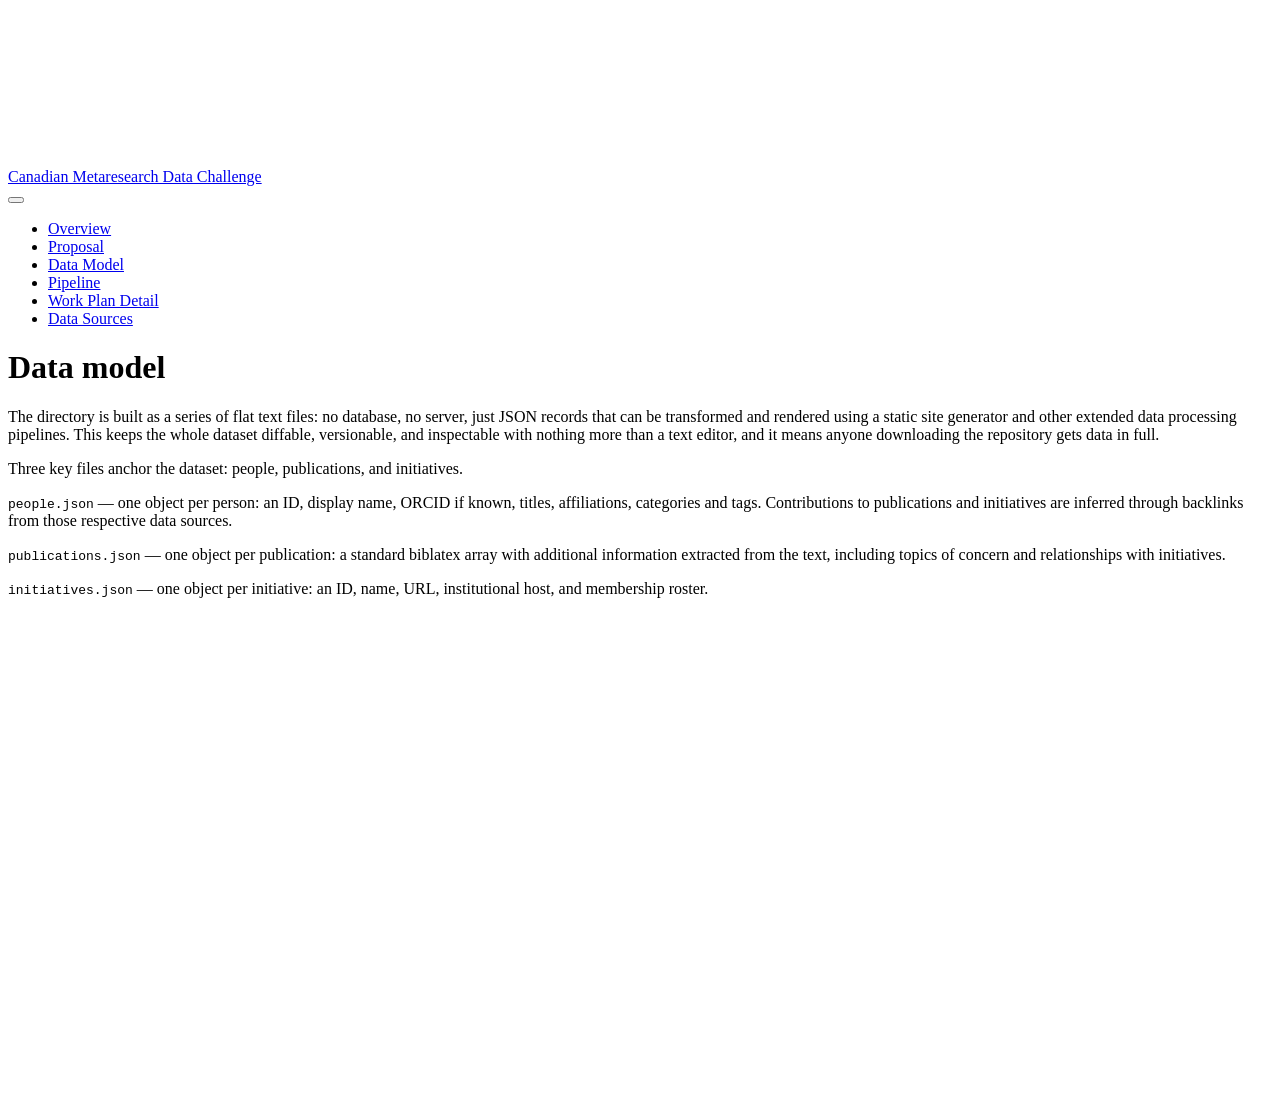
==== data-model.html @ 5db2acca "Built site for gh-pages" ====
<!DOCTYPE html>
<html xmlns="http://www.w3.org/1999/xhtml" lang="en-CA" xml:lang="en-CA"><head>

<meta charset="utf-8">
<meta name="generator" content="quarto-1.8.25">

<meta name="viewport" content="width=device-width, initial-scale=1.0, user-scalable=yes">


<title>Data model – Canadian Metaresearch Data Challenge</title>
<style>
code{white-space: pre-wrap;}
span.smallcaps{font-variant: small-caps;}
div.columns{display: flex; gap: min(4vw, 1.5em);}
div.column{flex: auto; overflow-x: auto;}
div.hanging-indent{margin-left: 1.5em; text-indent: -1.5em;}
ul.task-list{list-style: none;}
ul.task-list li input[type="checkbox"] {
  width: 0.8em;
  margin: 0 0.8em 0.2em -1em; /* quarto-specific, see https://github.com/quarto-dev/quarto-cli/issues/4556 */ 
  vertical-align: middle;
}
</style>


<script src="site_libs/quarto-nav/quarto-nav.js"></script>
<script src="site_libs/quarto-nav/headroom.min.js"></script>
<script src="site_libs/clipboard/clipboard.min.js"></script>
<script src="site_libs/quarto-html/quarto.js" type="module"></script>
<script src="site_libs/quarto-html/tabsets/tabsets.js" type="module"></script>
<script src="site_libs/quarto-html/axe/axe-check.js" type="module"></script>
<script src="site_libs/quarto-html/popper.min.js"></script>
<script src="site_libs/quarto-html/tippy.umd.min.js"></script>
<script src="site_libs/quarto-html/anchor.min.js"></script>
<link href="site_libs/quarto-html/tippy.css" rel="stylesheet">
<link href="site_libs/quarto-html/quarto-syntax-highlighting-7b89279ff1a6dce999919e0e67d4d9ec.css" rel="stylesheet" id="quarto-text-highlighting-styles">
<script src="site_libs/bootstrap/bootstrap.min.js"></script>
<link href="site_libs/bootstrap/bootstrap-icons.css" rel="stylesheet">
<link href="site_libs/bootstrap/bootstrap-5b4ad623e5705c0698d39aec6f10cf02.min.css" rel="stylesheet" append-hash="true" id="quarto-bootstrap" data-mode="light">
<script id="quarto-search-options" type="application/json">{
  "language": {
    "search-no-results-text": "No results",
    "search-matching-documents-text": "matching documents",
    "search-copy-link-title": "Copy link to search",
    "search-hide-matches-text": "Hide additional matches",
    "search-more-match-text": "more match in this document",
    "search-more-matches-text": "more matches in this document",
    "search-clear-button-title": "Clear",
    "search-text-placeholder": "",
    "search-detached-cancel-button-title": "Cancel",
    "search-submit-button-title": "Submit",
    "search-label": "Search"
  }
}</script>


<link rel="stylesheet" href="assets/styles.css">
</head>

<body class="nav-fixed fullcontent quarto-light">

<div id="quarto-search-results"></div>
  <header id="quarto-header" class="headroom fixed-top">
    <nav class="navbar navbar-expand-lg " data-bs-theme="dark">
      <div class="navbar-container container-fluid">
      <div class="navbar-brand-container mx-auto">
    <a href="./index.html" class="navbar-brand navbar-brand-logo">
    </a>
    <a class="navbar-brand" href="./index.html">
    <span class="navbar-title">Canadian Metaresearch Data Challenge</span>
    </a>
  </div>
          <button class="navbar-toggler" type="button" data-bs-toggle="collapse" data-bs-target="#navbarCollapse" aria-controls="navbarCollapse" role="menu" aria-expanded="false" aria-label="Toggle navigation" onclick="if (window.quartoToggleHeadroom) { window.quartoToggleHeadroom(); }">
  <span class="navbar-toggler-icon"></span>
</button>
          <div class="collapse navbar-collapse" id="navbarCollapse">
            <ul class="navbar-nav navbar-nav-scroll me-auto">
  <li class="nav-item">
    <a class="nav-link" href="./index.html"> 
<span class="menu-text">Overview</span></a>
  </li>  
  <li class="nav-item">
    <a class="nav-link" href="./proposal.html"> 
<span class="menu-text">Proposal</span></a>
  </li>  
  <li class="nav-item">
    <a class="nav-link active" href="./data-model.html" aria-current="page"> 
<span class="menu-text">Data Model</span></a>
  </li>  
  <li class="nav-item">
    <a class="nav-link" href="./pipeline.html"> 
<span class="menu-text">Pipeline</span></a>
  </li>  
  <li class="nav-item">
    <a class="nav-link" href="./workplan.html"> 
<span class="menu-text">Work Plan Detail</span></a>
  </li>  
  <li class="nav-item">
    <a class="nav-link" href="./data-sources.html"> 
<span class="menu-text">Data Sources</span></a>
  </li>  
</ul>
          </div> <!-- /navcollapse -->
            <div class="quarto-navbar-tools">
</div>
      </div> <!-- /container-fluid -->
    </nav>
</header>
<!-- content -->
<div id="quarto-content" class="quarto-container page-columns page-rows-contents page-layout-article page-navbar">
<!-- sidebar -->
<!-- margin-sidebar -->
    
<!-- main -->
<main class="content" id="quarto-document-content">

<header id="title-block-header" class="quarto-title-block default">
<div class="quarto-title">
<h1 class="title">Data model</h1>
</div>



<div class="quarto-title-meta">

    
  
    
  </div>
  


</header>


<p>The directory is built as a series of flat text files: no database, no server, just JSON records that can be transformed and rendered using a static site generator and other extended data processing pipelines. This keeps the whole dataset diffable, versionable, and inspectable with nothing more than a text editor, and it means anyone downloading the repository gets data in full.</p>
<p>Three key files anchor the dataset: people, publications, and initiatives.</p>
<p><code>people.json</code> — one object per person: an ID, display name, ORCID if known, titles, affiliations, categories and tags. Contributions to publications and initiatives are inferred through backlinks from those respective data sources.</p>
<p><code>publications.json</code> — one object per publication: a standard biblatex array with additional information extracted from the text, including topics of concern and relationships with initiatives.</p>
<p><code>initiatives.json</code> — one object per initiative: an ID, name, URL, institutional host, and membership roster.</p>



</main> <!-- /main -->
<script id="quarto-html-after-body" type="application/javascript">
  window.document.addEventListener("DOMContentLoaded", function (event) {
    const icon = "";
    const anchorJS = new window.AnchorJS();
    anchorJS.options = {
      placement: 'right',
      icon: icon
    };
    anchorJS.add('.anchored');
    const isCodeAnnotation = (el) => {
      for (const clz of el.classList) {
        if (clz.startsWith('code-annotation-')) {                     
          return true;
        }
      }
      return false;
    }
    const onCopySuccess = function(e) {
      // button target
      const button = e.trigger;
      // don't keep focus
      button.blur();
      // flash "checked"
      button.classList.add('code-copy-button-checked');
      var currentTitle = button.getAttribute("title");
      button.setAttribute("title", "Copied!");
      let tooltip;
      if (window.bootstrap) {
        button.setAttribute("data-bs-toggle", "tooltip");
        button.setAttribute("data-bs-placement", "left");
        button.setAttribute("data-bs-title", "Copied!");
        tooltip = new bootstrap.Tooltip(button, 
          { trigger: "manual", 
            customClass: "code-copy-button-tooltip",
            offset: [0, -8]});
        tooltip.show();    
      }
      setTimeout(function() {
        if (tooltip) {
          tooltip.hide();
          button.removeAttribute("data-bs-title");
          button.removeAttribute("data-bs-toggle");
          button.removeAttribute("data-bs-placement");
        }
        button.setAttribute("title", currentTitle);
        button.classList.remove('code-copy-button-checked');
      }, 1000);
      // clear code selection
      e.clearSelection();
    }
    const getTextToCopy = function(trigger) {
      const outerScaffold = trigger.parentElement.cloneNode(true);
      const codeEl = outerScaffold.querySelector('code');
      for (const childEl of codeEl.children) {
        if (isCodeAnnotation(childEl)) {
          childEl.remove();
        }
      }
      return codeEl.innerText;
    }
    const clipboard = new window.ClipboardJS('.code-copy-button:not([data-in-quarto-modal])', {
      text: getTextToCopy
    });
    clipboard.on('success', onCopySuccess);
    if (window.document.getElementById('quarto-embedded-source-code-modal')) {
      const clipboardModal = new window.ClipboardJS('.code-copy-button[data-in-quarto-modal]', {
        text: getTextToCopy,
        container: window.document.getElementById('quarto-embedded-source-code-modal')
      });
      clipboardModal.on('success', onCopySuccess);
    }
      var localhostRegex = new RegExp(/^(?:http|https):\/\/localhost\:?[0-9]*\//);
      var mailtoRegex = new RegExp(/^mailto:/);
        var filterRegex = new RegExp("https:\/\/zackbatist\.info\/CMDC\/");
      var isInternal = (href) => {
          return filterRegex.test(href) || localhostRegex.test(href) || mailtoRegex.test(href);
      }
      // Inspect non-navigation links and adorn them if external
     var links = window.document.querySelectorAll('a[href]:not(.nav-link):not(.navbar-brand):not(.toc-action):not(.sidebar-link):not(.sidebar-item-toggle):not(.pagination-link):not(.no-external):not([aria-hidden]):not(.dropdown-item):not(.quarto-navigation-tool):not(.about-link)');
      for (var i=0; i<links.length; i++) {
        const link = links[i];
        if (!isInternal(link.href)) {
          // undo the damage that might have been done by quarto-nav.js in the case of
          // links that we want to consider external
          if (link.dataset.originalHref !== undefined) {
            link.href = link.dataset.originalHref;
          }
        }
      }
    function tippyHover(el, contentFn, onTriggerFn, onUntriggerFn) {
      const config = {
        allowHTML: true,
        maxWidth: 500,
        delay: 100,
        arrow: false,
        appendTo: function(el) {
            return el.parentElement;
        },
        interactive: true,
        interactiveBorder: 10,
        theme: 'quarto',
        placement: 'bottom-start',
      };
      if (contentFn) {
        config.content = contentFn;
      }
      if (onTriggerFn) {
        config.onTrigger = onTriggerFn;
      }
      if (onUntriggerFn) {
        config.onUntrigger = onUntriggerFn;
      }
      window.tippy(el, config); 
    }
    const noterefs = window.document.querySelectorAll('a[role="doc-noteref"]');
    for (var i=0; i<noterefs.length; i++) {
      const ref = noterefs[i];
      tippyHover(ref, function() {
        // use id or data attribute instead here
        let href = ref.getAttribute('data-footnote-href') || ref.getAttribute('href');
        try { href = new URL(href).hash; } catch {}
        const id = href.replace(/^#\/?/, "");
        const note = window.document.getElementById(id);
        if (note) {
          return note.innerHTML;
        } else {
          return "";
        }
      });
    }
    const xrefs = window.document.querySelectorAll('a.quarto-xref');
    const processXRef = (id, note) => {
      // Strip column container classes
      const stripColumnClz = (el) => {
        el.classList.remove("page-full", "page-columns");
        if (el.children) {
          for (const child of el.children) {
            stripColumnClz(child);
          }
        }
      }
      stripColumnClz(note)
      if (id === null || id.startsWith('sec-')) {
        // Special case sections, only their first couple elements
        const container = document.createElement("div");
        if (note.children && note.children.length > 2) {
          container.appendChild(note.children[0].cloneNode(true));
          for (let i = 1; i < note.children.length; i++) {
            const child = note.children[i];
            if (child.tagName === "P" && child.innerText === "") {
              continue;
            } else {
              container.appendChild(child.cloneNode(true));
              break;
            }
          }
          if (window.Quarto?.typesetMath) {
            window.Quarto.typesetMath(container);
          }
          return container.innerHTML
        } else {
          if (window.Quarto?.typesetMath) {
            window.Quarto.typesetMath(note);
          }
          return note.innerHTML;
        }
      } else {
        // Remove any anchor links if they are present
        const anchorLink = note.querySelector('a.anchorjs-link');
        if (anchorLink) {
          anchorLink.remove();
        }
        if (window.Quarto?.typesetMath) {
          window.Quarto.typesetMath(note);
        }
        if (note.classList.contains("callout")) {
          return note.outerHTML;
        } else {
          return note.innerHTML;
        }
      }
    }
    for (var i=0; i<xrefs.length; i++) {
      const xref = xrefs[i];
      tippyHover(xref, undefined, function(instance) {
        instance.disable();
        let url = xref.getAttribute('href');
        let hash = undefined; 
        if (url.startsWith('#')) {
          hash = url;
        } else {
          try { hash = new URL(url).hash; } catch {}
        }
        if (hash) {
          const id = hash.replace(/^#\/?/, "");
          const note = window.document.getElementById(id);
          if (note !== null) {
            try {
              const html = processXRef(id, note.cloneNode(true));
              instance.setContent(html);
            } finally {
              instance.enable();
              instance.show();
            }
          } else {
            // See if we can fetch this
            fetch(url.split('#')[0])
            .then(res => res.text())
            .then(html => {
              const parser = new DOMParser();
              const htmlDoc = parser.parseFromString(html, "text/html");
              const note = htmlDoc.getElementById(id);
              if (note !== null) {
                const html = processXRef(id, note);
                instance.setContent(html);
              } 
            }).finally(() => {
              instance.enable();
              instance.show();
            });
          }
        } else {
          // See if we can fetch a full url (with no hash to target)
          // This is a special case and we should probably do some content thinning / targeting
          fetch(url)
          .then(res => res.text())
          .then(html => {
            const parser = new DOMParser();
            const htmlDoc = parser.parseFromString(html, "text/html");
            const note = htmlDoc.querySelector('main.content');
            if (note !== null) {
              // This should only happen for chapter cross references
              // (since there is no id in the URL)
              // remove the first header
              if (note.children.length > 0 && note.children[0].tagName === "HEADER") {
                note.children[0].remove();
              }
              const html = processXRef(null, note);
              instance.setContent(html);
            } 
          }).finally(() => {
            instance.enable();
            instance.show();
          });
        }
      }, function(instance) {
      });
    }
        let selectedAnnoteEl;
        const selectorForAnnotation = ( cell, annotation) => {
          let cellAttr = 'data-code-cell="' + cell + '"';
          let lineAttr = 'data-code-annotation="' +  annotation + '"';
          const selector = 'span[' + cellAttr + '][' + lineAttr + ']';
          return selector;
        }
        const selectCodeLines = (annoteEl) => {
          const doc = window.document;
          const targetCell = annoteEl.getAttribute("data-target-cell");
          const targetAnnotation = annoteEl.getAttribute("data-target-annotation");
          const annoteSpan = window.document.querySelector(selectorForAnnotation(targetCell, targetAnnotation));
          const lines = annoteSpan.getAttribute("data-code-lines").split(",");
          const lineIds = lines.map((line) => {
            return targetCell + "-" + line;
          })
          let top = null;
          let height = null;
          let parent = null;
          if (lineIds.length > 0) {
              //compute the position of the single el (top and bottom and make a div)
              const el = window.document.getElementById(lineIds[0]);
              top = el.offsetTop;
              height = el.offsetHeight;
              parent = el.parentElement.parentElement;
            if (lineIds.length > 1) {
              const lastEl = window.document.getElementById(lineIds[lineIds.length - 1]);
              const bottom = lastEl.offsetTop + lastEl.offsetHeight;
              height = bottom - top;
            }
            if (top !== null && height !== null && parent !== null) {
              // cook up a div (if necessary) and position it 
              let div = window.document.getElementById("code-annotation-line-highlight");
              if (div === null) {
                div = window.document.createElement("div");
                div.setAttribute("id", "code-annotation-line-highlight");
                div.style.position = 'absolute';
                parent.appendChild(div);
              }
              div.style.top = top - 2 + "px";
              div.style.height = height + 4 + "px";
              div.style.left = 0;
              let gutterDiv = window.document.getElementById("code-annotation-line-highlight-gutter");
              if (gutterDiv === null) {
                gutterDiv = window.document.createElement("div");
                gutterDiv.setAttribute("id", "code-annotation-line-highlight-gutter");
                gutterDiv.style.position = 'absolute';
                const codeCell = window.document.getElementById(targetCell);
                const gutter = codeCell.querySelector('.code-annotation-gutter');
                gutter.appendChild(gutterDiv);
              }
              gutterDiv.style.top = top - 2 + "px";
              gutterDiv.style.height = height + 4 + "px";
            }
            selectedAnnoteEl = annoteEl;
          }
        };
        const unselectCodeLines = () => {
          const elementsIds = ["code-annotation-line-highlight", "code-annotation-line-highlight-gutter"];
          elementsIds.forEach((elId) => {
            const div = window.document.getElementById(elId);
            if (div) {
              div.remove();
            }
          });
          selectedAnnoteEl = undefined;
        };
          // Handle positioning of the toggle
      window.addEventListener(
        "resize",
        throttle(() => {
          elRect = undefined;
          if (selectedAnnoteEl) {
            selectCodeLines(selectedAnnoteEl);
          }
        }, 10)
      );
      function throttle(fn, ms) {
      let throttle = false;
      let timer;
        return (...args) => {
          if(!throttle) { // first call gets through
              fn.apply(this, args);
              throttle = true;
          } else { // all the others get throttled
              if(timer) clearTimeout(timer); // cancel #2
              timer = setTimeout(() => {
                fn.apply(this, args);
                timer = throttle = false;
              }, ms);
          }
        };
      }
        // Attach click handler to the DT
        const annoteDls = window.document.querySelectorAll('dt[data-target-cell]');
        for (const annoteDlNode of annoteDls) {
          annoteDlNode.addEventListener('click', (event) => {
            const clickedEl = event.target;
            if (clickedEl !== selectedAnnoteEl) {
              unselectCodeLines();
              const activeEl = window.document.querySelector('dt[data-target-cell].code-annotation-active');
              if (activeEl) {
                activeEl.classList.remove('code-annotation-active');
              }
              selectCodeLines(clickedEl);
              clickedEl.classList.add('code-annotation-active');
            } else {
              // Unselect the line
              unselectCodeLines();
              clickedEl.classList.remove('code-annotation-active');
            }
          });
        }
    const findCites = (el) => {
      const parentEl = el.parentElement;
      if (parentEl) {
        const cites = parentEl.dataset.cites;
        if (cites) {
          return {
            el,
            cites: cites.split(' ')
          };
        } else {
          return findCites(el.parentElement)
        }
      } else {
        return undefined;
      }
    };
    var bibliorefs = window.document.querySelectorAll('a[role="doc-biblioref"]');
    for (var i=0; i<bibliorefs.length; i++) {
      const ref = bibliorefs[i];
      const citeInfo = findCites(ref);
      if (citeInfo) {
        tippyHover(citeInfo.el, function() {
          var popup = window.document.createElement('div');
          citeInfo.cites.forEach(function(cite) {
            var citeDiv = window.document.createElement('div');
            citeDiv.classList.add('hanging-indent');
            citeDiv.classList.add('csl-entry');
            var biblioDiv = window.document.getElementById('ref-' + cite);
            if (biblioDiv) {
              citeDiv.innerHTML = biblioDiv.innerHTML;
            }
            popup.appendChild(citeDiv);
          });
          return popup.innerHTML;
        });
      }
    }
  });
  </script>
</div> <!-- /content -->




</body></html>
---- site_libs/quarto-html/tippy.css ----
.tippy-box[data-animation=fade][data-state=hidden]{opacity:0}[data-tippy-root]{max-width:calc(100vw - 10px)}.tippy-box{position:relative;background-color:#333;color:#fff;border-radius:4px;font-size:14px;line-height:1.4;white-space:normal;outline:0;transition-property:transform,visibility,opacity}.tippy-box[data-placement^=top]>.tippy-arrow{bottom:0}.tippy-box[data-placement^=top]>.tippy-arrow:before{bottom:-7px;left:0;border-width:8px 8px 0;border-top-color:initial;transform-origin:center top}.tippy-box[data-placement^=bottom]>.tippy-arrow{top:0}.tippy-box[data-placement^=bottom]>.tippy-arrow:before{top:-7px;left:0;border-width:0 8px 8px;border-bottom-color:initial;transform-origin:center bottom}.tippy-box[data-placement^=left]>.tippy-arrow{right:0}.tippy-box[data-placement^=left]>.tippy-arrow:before{border-width:8px 0 8px 8px;border-left-color:initial;right:-7px;transform-origin:center left}.tippy-box[data-placement^=right]>.tippy-arrow{left:0}.tippy-box[data-placement^=right]>.tippy-arrow:before{left:-7px;border-width:8px 8px 8px 0;border-right-color:initial;transform-origin:center right}.tippy-box[data-inertia][data-state=visible]{transition-timing-function:cubic-bezier(.54,1.5,.38,1.11)}.tippy-arrow{width:16px;height:16px;color:#333}.tippy-arrow:before{content:"";position:absolute;border-color:transparent;border-style:solid}.tippy-content{position:relative;padding:5px 9px;z-index:1}
---- site_libs/quarto-html/quarto-syntax-highlighting-7b89279ff1a6dce999919e0e67d4d9ec.css ----
/* quarto syntax highlight colors */
:root {
  --quarto-hl-ot-color: #003B4F;
  --quarto-hl-at-color: #657422;
  --quarto-hl-ss-color: #20794D;
  --quarto-hl-an-color: #5E5E5E;
  --quarto-hl-fu-color: #4758AB;
  --quarto-hl-st-color: #20794D;
  --quarto-hl-cf-color: #003B4F;
  --quarto-hl-op-color: #5E5E5E;
  --quarto-hl-er-color: #AD0000;
  --quarto-hl-bn-color: #AD0000;
  --quarto-hl-al-color: #AD0000;
  --quarto-hl-va-color: #111111;
  --quarto-hl-bu-color: inherit;
  --quarto-hl-ex-color: inherit;
  --quarto-hl-pp-color: #AD0000;
  --quarto-hl-in-color: #5E5E5E;
  --quarto-hl-vs-color: #20794D;
  --quarto-hl-wa-color: #5E5E5E;
  --quarto-hl-do-color: #5E5E5E;
  --quarto-hl-im-color: #00769E;
  --quarto-hl-ch-color: #20794D;
  --quarto-hl-dt-color: #AD0000;
  --quarto-hl-fl-color: #AD0000;
  --quarto-hl-co-color: #5E5E5E;
  --quarto-hl-cv-color: #5E5E5E;
  --quarto-hl-cn-color: #8f5902;
  --quarto-hl-sc-color: #5E5E5E;
  --quarto-hl-dv-color: #AD0000;
  --quarto-hl-kw-color: #003B4F;
}

/* other quarto variables */
:root {
  --quarto-font-monospace: SFMono-Regular, Menlo, Monaco, Consolas, "Liberation Mono", "Courier New", monospace;
}

/* syntax highlight based on Pandoc's rules */
pre > code.sourceCode > span {
  color: #003B4F;
}

code.sourceCode > span {
  color: #003B4F;
}

div.sourceCode,
div.sourceCode pre.sourceCode {
  color: #003B4F;
}

/* Normal */
code span {
  color: #003B4F;
}

/* Alert */
code span.al {
  color: #AD0000;
  font-style: inherit;
}

/* Annotation */
code span.an {
  color: #5E5E5E;
  font-style: inherit;
}

/* Attribute */
code span.at {
  color: #657422;
  font-style: inherit;
}

/* BaseN */
code span.bn {
  color: #AD0000;
  font-style: inherit;
}

/* BuiltIn */
code span.bu {
  font-style: inherit;
}

/* ControlFlow */
code span.cf {
  color: #003B4F;
  font-weight: bold;
  font-style: inherit;
}

/* Char */
code span.ch {
  color: #20794D;
  font-style: inherit;
}

/* Constant */
code span.cn {
  color: #8f5902;
  font-style: inherit;
}

/* Comment */
code span.co {
  color: #5E5E5E;
  font-style: inherit;
}

/* CommentVar */
code span.cv {
  color: #5E5E5E;
  font-style: italic;
}

/* Documentation */
code span.do {
  color: #5E5E5E;
  font-style: italic;
}

/* DataType */
code span.dt {
  color: #AD0000;
  font-style: inherit;
}

/* DecVal */
code span.dv {
  color: #AD0000;
  font-style: inherit;
}

/* Error */
code span.er {
  color: #AD0000;
  font-style: inherit;
}

/* Extension */
code span.ex {
  font-style: inherit;
}

/* Float */
code span.fl {
  color: #AD0000;
  font-style: inherit;
}

/* Function */
code span.fu {
  color: #4758AB;
  font-style: inherit;
}

/* Import */
code span.im {
  color: #00769E;
  font-style: inherit;
}

/* Information */
code span.in {
  color: #5E5E5E;
  font-style: inherit;
}

/* Keyword */
code span.kw {
  color: #003B4F;
  font-weight: bold;
  font-style: inherit;
}

/* Operator */
code span.op {
  color: #5E5E5E;
  font-style: inherit;
}

/* Other */
code span.ot {
  color: #003B4F;
  font-style: inherit;
}

/* Preprocessor */
code span.pp {
  color: #AD0000;
  font-style: inherit;
}

/* SpecialChar */
code span.sc {
  color: #5E5E5E;
  font-style: inherit;
}

/* SpecialString */
code span.ss {
  color: #20794D;
  font-style: inherit;
}

/* String */
code span.st {
  color: #20794D;
  font-style: inherit;
}

/* Variable */
code span.va {
  color: #111111;
  font-style: inherit;
}

/* VerbatimString */
code span.vs {
  color: #20794D;
  font-style: inherit;
}

/* Warning */
code span.wa {
  color: #5E5E5E;
  font-style: italic;
}

.prevent-inlining {
  content: "</";
}

/*# sourceMappingURL=3944bc705cfaf4c80e56f77c5205168a.css.map */
---- assets/styles.css ----
/* intentionally minimal */
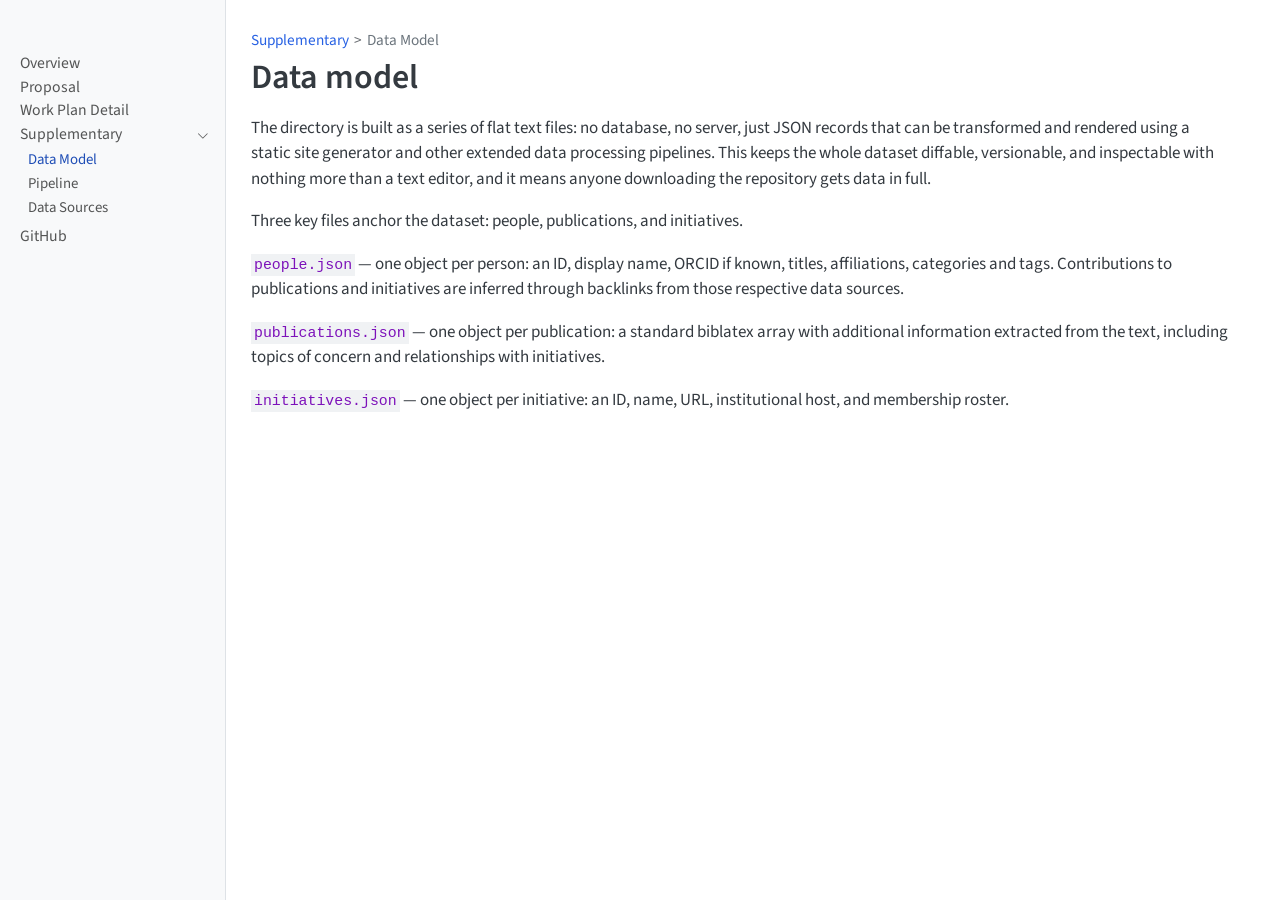
==== commit f175958e: "Built site for gh-pages" ====
--- a/data-model.html
+++ b/data-model.html
@@ -24,7 +24,6 @@
 
 
 <script src="site_libs/quarto-nav/quarto-nav.js"></script>
-<script src="site_libs/quarto-nav/headroom.min.js"></script>
 <script src="site_libs/clipboard/clipboard.min.js"></script>
 <script src="site_libs/quarto-html/quarto.js" type="module"></script>
 <script src="site_libs/quarto-html/tabsets/tabsets.js" type="module"></script>
@@ -36,7 +35,7 @@
 <link href="site_libs/quarto-html/quarto-syntax-highlighting-7b89279ff1a6dce999919e0e67d4d9ec.css" rel="stylesheet" id="quarto-text-highlighting-styles">
 <script src="site_libs/bootstrap/bootstrap.min.js"></script>
 <link href="site_libs/bootstrap/bootstrap-icons.css" rel="stylesheet">
-<link href="site_libs/bootstrap/bootstrap-5b4ad623e5705c0698d39aec6f10cf02.min.css" rel="stylesheet" append-hash="true" id="quarto-bootstrap" data-mode="light">
+<link href="site_libs/bootstrap/bootstrap-15f0d6578829a96e327082df99881d44.min.css" rel="stylesheet" append-hash="true" id="quarto-bootstrap" data-mode="light">
 <script id="quarto-search-options" type="application/json">{
   "language": {
     "search-no-results-text": "No results",
@@ -57,64 +56,94 @@
 <link rel="stylesheet" href="assets/styles.css">
 </head>
 
-<body class="nav-fixed fullcontent quarto-light">
+<body class="nav-sidebar docked fullcontent quarto-light">
 
 <div id="quarto-search-results"></div>
   <header id="quarto-header" class="headroom fixed-top">
-    <nav class="navbar navbar-expand-lg " data-bs-theme="dark">
-      <div class="navbar-container container-fluid">
-      <div class="navbar-brand-container mx-auto">
-    <a href="./index.html" class="navbar-brand navbar-brand-logo">
-    </a>
-    <a class="navbar-brand" href="./index.html">
-    <span class="navbar-title">Canadian Metaresearch Data Challenge</span>
-    </a>
-  </div>
-          <button class="navbar-toggler" type="button" data-bs-toggle="collapse" data-bs-target="#navbarCollapse" aria-controls="navbarCollapse" role="menu" aria-expanded="false" aria-label="Toggle navigation" onclick="if (window.quartoToggleHeadroom) { window.quartoToggleHeadroom(); }">
-  <span class="navbar-toggler-icon"></span>
-</button>
-          <div class="collapse navbar-collapse" id="navbarCollapse">
-            <ul class="navbar-nav navbar-nav-scroll me-auto">
-  <li class="nav-item">
-    <a class="nav-link" href="./index.html"> 
-<span class="menu-text">Overview</span></a>
-  </li>  
-  <li class="nav-item">
-    <a class="nav-link" href="./proposal.html"> 
-<span class="menu-text">Proposal</span></a>
-  </li>  
-  <li class="nav-item">
-    <a class="nav-link active" href="./data-model.html" aria-current="page"> 
-<span class="menu-text">Data Model</span></a>
-  </li>  
-  <li class="nav-item">
-    <a class="nav-link" href="./pipeline.html"> 
-<span class="menu-text">Pipeline</span></a>
-  </li>  
-  <li class="nav-item">
-    <a class="nav-link" href="./workplan.html"> 
-<span class="menu-text">Work Plan Detail</span></a>
-  </li>  
-  <li class="nav-item">
-    <a class="nav-link" href="./data-sources.html"> 
-<span class="menu-text">Data Sources</span></a>
-  </li>  
-</ul>
-          </div> <!-- /navcollapse -->
-            <div class="quarto-navbar-tools">
-</div>
-      </div> <!-- /container-fluid -->
-    </nav>
+  <nav class="quarto-secondary-nav">
+    <div class="container-fluid d-flex">
+      <button type="button" class="quarto-btn-toggle btn" data-bs-toggle="collapse" role="button" data-bs-target=".quarto-sidebar-collapse-item" aria-controls="quarto-sidebar" aria-expanded="false" aria-label="Toggle sidebar navigation" onclick="if (window.quartoToggleHeadroom) { window.quartoToggleHeadroom(); }">
+        <i class="bi bi-layout-text-sidebar-reverse"></i>
+      </button>
+        <nav class="quarto-page-breadcrumbs" aria-label="breadcrumb"><ol class="breadcrumb"><li class="breadcrumb-item"><a href="./data-model.html">Supplementary</a></li><li class="breadcrumb-item"><a href="./data-model.html">Data Model</a></li></ol></nav>
+        <a class="flex-grow-1" role="navigation" data-bs-toggle="collapse" data-bs-target=".quarto-sidebar-collapse-item" aria-controls="quarto-sidebar" aria-expanded="false" aria-label="Toggle sidebar navigation" onclick="if (window.quartoToggleHeadroom) { window.quartoToggleHeadroom(); }">      
+        </a>
+    </div>
+  </nav>
 </header>
 <!-- content -->
-<div id="quarto-content" class="quarto-container page-columns page-rows-contents page-layout-article page-navbar">
+<div id="quarto-content" class="quarto-container page-columns page-rows-contents page-layout-article">
 <!-- sidebar -->
+  <nav id="quarto-sidebar" class="sidebar collapse collapse-horizontal quarto-sidebar-collapse-item sidebar-navigation docked overflow-auto">
+    <div class="pt-lg-2 mt-2 text-center sidebar-header">
+      <a href="./index.html" class="sidebar-logo-link">
+      </a>
+      </div>
+    <div class="sidebar-menu-container"> 
+    <ul class="list-unstyled mt-1">
+        <li class="sidebar-item">
+  <div class="sidebar-item-container"> 
+  <a href="./index.html" class="sidebar-item-text sidebar-link">
+ <span class="menu-text">Overview</span></a>
+  </div>
+</li>
+        <li class="sidebar-item">
+  <div class="sidebar-item-container"> 
+  <a href="./proposal.html" class="sidebar-item-text sidebar-link">
+ <span class="menu-text">Proposal</span></a>
+  </div>
+</li>
+        <li class="sidebar-item">
+  <div class="sidebar-item-container"> 
+  <a href="./workplan.html" class="sidebar-item-text sidebar-link">
+ <span class="menu-text">Work Plan Detail</span></a>
+  </div>
+</li>
+        <li class="sidebar-item sidebar-item-section">
+      <div class="sidebar-item-container"> 
+            <a class="sidebar-item-text sidebar-link text-start" data-bs-toggle="collapse" data-bs-target="#quarto-sidebar-section-1" role="navigation" aria-expanded="true">
+ <span class="menu-text">Supplementary</span></a>
+          <a class="sidebar-item-toggle text-start" data-bs-toggle="collapse" data-bs-target="#quarto-sidebar-section-1" role="navigation" aria-expanded="true" aria-label="Toggle section">
+            <i class="bi bi-chevron-right ms-2"></i>
+          </a> 
+      </div>
+      <ul id="quarto-sidebar-section-1" class="collapse list-unstyled sidebar-section depth1 show">  
+          <li class="sidebar-item">
+  <div class="sidebar-item-container"> 
+  <a href="./data-model.html" class="sidebar-item-text sidebar-link active">
+ <span class="menu-text">Data Model</span></a>
+  </div>
+</li>
+          <li class="sidebar-item">
+  <div class="sidebar-item-container"> 
+  <a href="./pipeline.html" class="sidebar-item-text sidebar-link">
+ <span class="menu-text">Pipeline</span></a>
+  </div>
+</li>
+          <li class="sidebar-item">
+  <div class="sidebar-item-container"> 
+  <a href="./data-sources.html" class="sidebar-item-text sidebar-link">
+ <span class="menu-text">Data Sources</span></a>
+  </div>
+</li>
+      </ul>
+  </li>
+        <li class="sidebar-item">
+  <div class="sidebar-item-container"> 
+  <a href="https://github.com/zackbatist/CMDC" class="sidebar-item-text sidebar-link">
+ <span class="menu-text">GitHub</span></a>
+  </div>
+</li>
+    </ul>
+    </div>
+</nav>
+<div id="quarto-sidebar-glass" class="quarto-sidebar-collapse-item" data-bs-toggle="collapse" data-bs-target=".quarto-sidebar-collapse-item"></div>
 <!-- margin-sidebar -->
     
 <!-- main -->
 <main class="content" id="quarto-document-content">
 
-<header id="title-block-header" class="quarto-title-block default">
+<header id="title-block-header" class="quarto-title-block default"><nav class="quarto-page-breadcrumbs quarto-title-breadcrumbs d-none d-lg-block" aria-label="breadcrumb"><ol class="breadcrumb"><li class="breadcrumb-item"><a href="./data-model.html">Supplementary</a></li><li class="breadcrumb-item"><a href="./data-model.html">Data Model</a></li></ol></nav>
 <div class="quarto-title">
 <h1 class="title">Data model</h1>
 </div>
